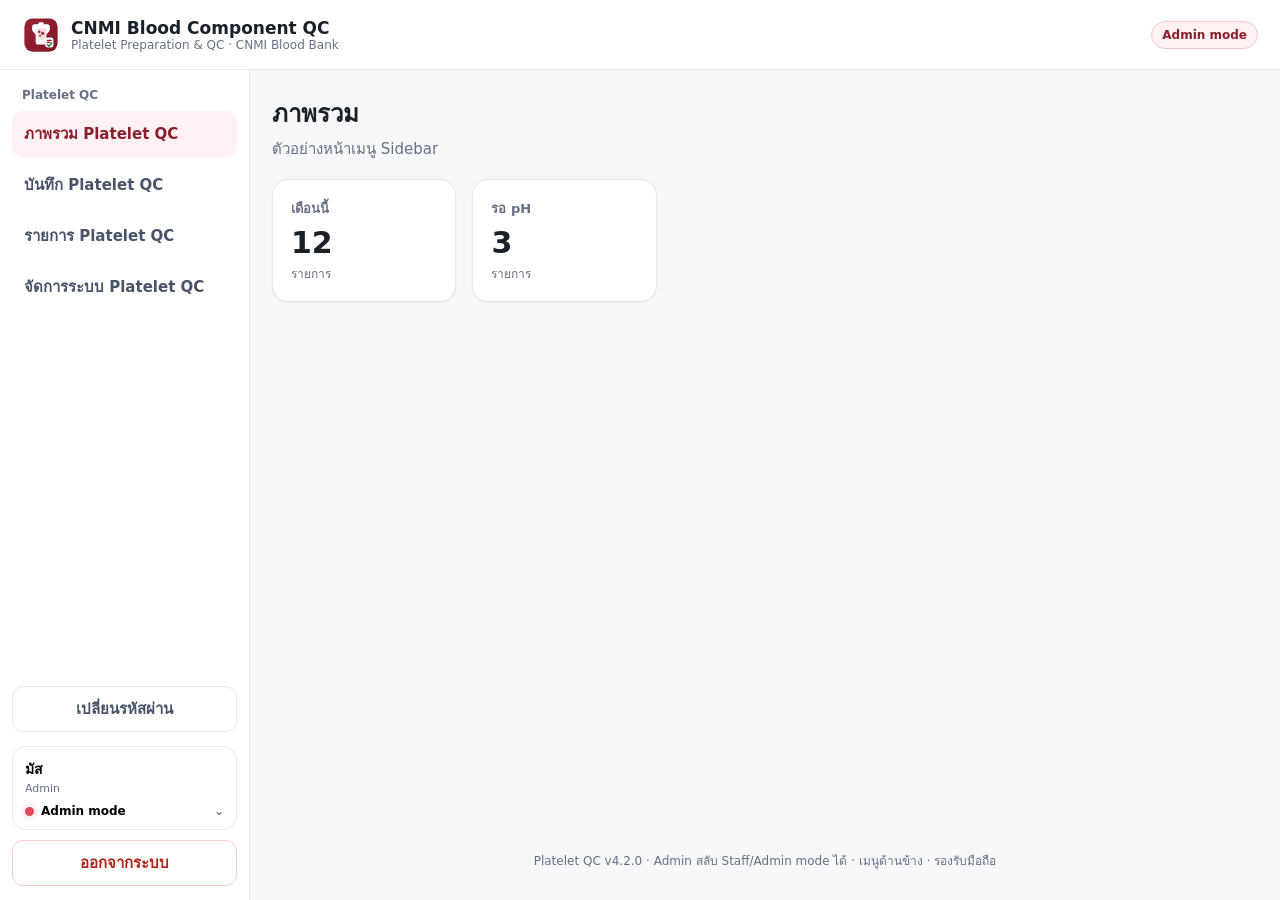
==== preview.html @ c8901cd9 "Add files via upload" ====
<!doctype html>
<html lang="th">
<head>
  <meta charset="utf-8" />
  <meta name="viewport" content="width=device-width,initial-scale=1,viewport-fit=cover" />
  <meta name="theme-color" content="#8b1e2d" />
  <meta name="mobile-web-app-capable" content="yes" />
  <meta name="apple-mobile-web-app-capable" content="yes" />
  <meta name="apple-mobile-web-app-status-bar-style" content="default" />
  <meta name="format-detection" content="telephone=no" />
  <meta name="robots" content="noindex,nofollow" />
  <title>Platelet Preparation & QC | CNMI Blood Component QC</title>
  <link rel="icon" href="assets/platelet.svg" />
  <link rel="stylesheet" href="styles.css" />
</head>
<body>
  <div id="toast" class="toast" aria-live="polite"></div>

  <section id="setupScreen" class="center-screen hidden">
    <div class="auth-card wide-card">
      <img src="assets/platelet.svg" class="app-logo" alt="" />
      <h1>ยังไม่ได้เชื่อม Supabase</h1>
      <p class="muted">เปิดไฟล์ <code>config.js</code> แล้วใส่ Supabase Project URL และ Publishable key ก่อนใช้งาน</p>
      <div class="notice warning">
        <strong>ห้ามใส่ Service Role key ในเว็บไซต์</strong><br>
        หน้าเว็บใช้ Publishable key หรือ legacy anon key เท่านั้น
      </div>
      <ol class="setup-mini">
        <li>สร้าง Supabase Project</li>
        <li>รัน <code>supabase/schema.sql</code></li>
        <li>สร้าง Storage bucket ชื่อ <code>platelet-evidence</code> แบบ Private</li>
        <li>ตั้ง Password Auth และปิดการสมัครเอง</li>
        <li>แก้ <code>config.js</code></li>
        <li>อัปโหลดไฟล์ขึ้น GitHub Pages</li>
      </ol>
      <p class="muted small">ดูคู่มือละเอียดที่ <code>INSTALL_STEP_BY_STEP_TH.md</code></p>
    </div>
  </section>

  <section id="loginScreen" class="center-screen hidden">
    <div class="auth-card">
      <img src="assets/platelet.svg" class="app-logo" alt="" />
      <h1>Platelet Preparation & QC</h1>
      <p class="muted">ระบบบันทึก คำนวณ และเก็บหลักฐานการเตรียมเกล็ดเลือด ใช้ Mahidol ID และรหัสผ่านที่ Admin กำหนดให้</p>
      <form id="loginForm" class="stack">
        <label for="loginEmail">Mahidol ID / Email</label>
        <div class="email-field">
          <input id="loginEmail" autocomplete="username" placeholder="เช่น parichat.i" required />
          <span>@mahidol.ac.th</span>
        </div>
        <label for="loginPassword">รหัสผ่าน</label>
        <input id="loginPassword" type="password" autocomplete="current-password" minlength="8" placeholder="อย่างน้อย 8 ตัวอักษร" required />
        <button class="btn primary" type="submit">เข้าสู่ระบบ</button>
        <button class="btn ghost" type="button" id="forgotPasswordBtn">ลืมรหัสผ่าน</button>
      </form>
      <p id="loginMessage" class="muted small"></p>
      <div class="notice info small"><strong>ครั้งแรก:</strong> ใช้รหัสผ่านตั้งต้นที่ Admin ให้ แล้วระบบจะบังคับให้เปลี่ยนรหัสผ่านใหม่ก่อนเข้าใช้งาน</div>
    </div>
  </section>

  <section id="forcePasswordScreen" class="center-screen hidden">
    <div class="auth-card">
      <img src="assets/platelet.svg" class="app-logo" alt="" />
      <h1 id="forcePasswordTitle">ตั้งรหัสผ่านใหม่</h1>
      <p class="muted" id="forcePasswordText">เพื่อความปลอดภัย กรุณาเปลี่ยนรหัสผ่านตั้งต้นก่อนเข้าใช้งาน</p>
      <form id="forcePasswordForm" class="stack">
        <label for="forceNewPassword">รหัสผ่านใหม่</label>
        <input id="forceNewPassword" type="password" autocomplete="new-password" minlength="8" placeholder="อย่างน้อย 8 ตัวอักษร" required />
        <label for="forceConfirmPassword">ยืนยันรหัสผ่านใหม่</label>
        <input id="forceConfirmPassword" type="password" autocomplete="new-password" minlength="8" placeholder="พิมพ์ซ้ำอีกครั้ง" required />
        <button class="btn primary" type="submit">บันทึกรหัสผ่านใหม่</button>
        <button class="btn ghost" type="button" id="forceLogoutBtn">ออกจากระบบ</button>
      </form>
      <p id="forcePasswordMessage" class="muted small"></p>
    </div>
  </section>

  <div id="appShell">
    <header class="topbar">
      <button id="mobileMenuBtn" class="mobile-menu-btn" type="button" aria-label="เปิดเมนู">☰</button>
      <div class="brand">
        <img src="assets/platelet.svg" alt="" />
        <div><strong>CNMI Blood Component QC</strong><span>Platelet Preparation & QC · CNMI Blood Bank</span></div>
      </div>
      <div class="topbar-mode"><span id="currentModeBadge" class="mode-badge admin">Admin mode</span></div>
    </header>

    <div class="app-layout">
      <aside id="sideNav" class="sidebar" aria-label="เมนูหลัก">
        <div class="sidebar-title">Platelet QC</div>
        <nav class="tabs side-tabs" id="mainTabs">
          <button data-view="dashboard" class="active">ภาพรวม Platelet QC</button>
          <button data-view="record">บันทึก Platelet QC</button>
          <button data-view="records">รายการ Platelet QC</button>
          <button data-view="settings" id="settingsTab">จัดการระบบ Platelet QC</button>
        </nav>

        <div class="sidebar-spacer"></div>

        <button id="changePasswordBtn" class="sidebar-action" type="button">เปลี่ยนรหัสผ่าน</button>

        <div id="adminModePanel" class="admin-mode-panel">
          <div id="modeMenu" class="mode-menu hidden">
            <button type="button" data-ui-mode="staff"><strong>โหมดผู้ใช้งานทั่วไป</strong><span>ซ่อนเมนูและสิทธิ์จัดการของ Admin</span></button>
            <button type="button" data-ui-mode="admin"><strong>โหมดผู้ดูแลระบบ</strong><span>เปิดเมนูตั้งค่า ตรวจทวน และปลดล็อก</span></button>
          </div>
          <button id="modeMenuBtn" class="user-mode-card" type="button" aria-expanded="false">
            <div class="user-mode-name"><strong id="headerUser">มัส</strong><span id="headerRole">Admin</span></div>
            <div class="user-mode-current"><span id="modeDot" class="mode-dot admin"></span><span id="modeButtonLabel">Admin mode</span><span class="mode-chevron">⌄</span></div>
          </button>
        </div>

        <div id="regularUserCard" class="regular-user-card hidden">
          <strong id="regularUserName">-</strong>
          <span id="regularUserRole">-</span>
        </div>

        <button id="logoutBtn" class="sidebar-logout" type="button">ออกจากระบบ</button>
      </aside>
      <button id="sidebarBackdrop" class="sidebar-backdrop hidden" type="button" aria-label="ปิดเมนู"></button>

      <div class="content-shell">
        <main class="container">
          <section id="view-dashboard" class="view"><div class="page-head"><div><h1>ภาพรวม</h1><p class="muted">ตัวอย่างหน้าเมนู Sidebar</p></div></div><div class="grid cards"><div class="card metric"><div class="label">เดือนนี้</div><div class="value">12</div><div class="sub">รายการ</div></div><div class="card metric"><div class="label">รอ pH</div><div class="value">3</div><div class="sub">รายการ</div></div></div></section>
          <section id="view-record" class="view hidden"></section>
          <section id="view-records" class="view hidden"></section>
          <section id="view-settings" class="view hidden"></section>
        </main>
        <footer class="footer">Platelet QC v4.2.0 · Admin สลับ Staff/Admin mode ได้ · เมนูด้านข้าง · รองรับมือถือ</footer>
      </div>
    </div>
  </div>

  <dialog id="detailDialog" class="dialog">
    <div class="dialog-head">
      <div><h2 id="detailTitle">รายละเอียด</h2><p id="detailSubtitle" class="muted"></p></div>
      <button class="icon-btn" id="closeDetailBtn" aria-label="ปิด">×</button>
    </div>
    <div id="detailBody"></div>
  </dialog>

  <dialog id="passwordDialog" class="dialog password-dialog">
    <div class="dialog-head">
      <div><h2>เปลี่ยนรหัสผ่าน</h2><p class="muted">อย่างน้อย 8 ตัวอักษร</p></div>
      <button class="icon-btn" id="closePasswordDialogBtn" aria-label="ปิด">×</button>
    </div>
    <form id="passwordDialogForm" class="password-dialog-body">
      <div class="field"><label for="currentPassword">รหัสผ่านปัจจุบัน</label><input id="currentPassword" type="password" autocomplete="current-password" minlength="8" required></div>
      <div class="field"><label for="newPassword">รหัสผ่านใหม่</label><input id="newPassword" type="password" autocomplete="new-password" minlength="8" required></div>
      <div class="field"><label for="confirmPassword">ยืนยันรหัสผ่านใหม่</label><input id="confirmPassword" type="password" autocomplete="new-password" minlength="8" required></div>
      <p id="passwordDialogMessage" class="muted small"></p>
      <div class="actions"><button class="btn" type="button" id="cancelPasswordBtn">ยกเลิก</button><button class="btn primary" type="submit">เปลี่ยนรหัสผ่าน</button></div>
    </form>
  </dialog>

  
</body>
</html>
---- styles.css ----
:root{
  --bg:#f6f7f9;--surface:#fff;--text:#18202a;--muted:#667085;--line:#e4e7ec;
  --primary:#8b1e2d;--primary2:#a6293a;--primary-soft:#fff1f3;--good:#177245;--good-soft:#ecfdf3;
  --warn:#a15c00;--warn-soft:#fff7e6;--bad:#b42318;--bad-soft:#fef3f2;--info:#175cd3;--info-soft:#eff8ff;
  --shadow:0 8px 28px rgba(16,24,40,.08);--radius:16px;
  font-family:system-ui,-apple-system,"Segoe UI",Tahoma,"Noto Sans Thai",sans-serif;
}
*{box-sizing:border-box}html{background:var(--bg)}body{margin:0;background:var(--bg);color:var(--text);font-size:15px}
button,input,select,textarea{font:inherit}.hidden{display:none!important}.muted{color:var(--muted)}.small{font-size:13px}.nowrap{white-space:nowrap}
.center-screen{min-height:100vh;display:grid;place-items:center;padding:24px;background:linear-gradient(150deg,#fff 0,#fdf2f4 55%,#f6f7f9 100%)}
.auth-card{width:min(460px,100%);background:var(--surface);border:1px solid var(--line);box-shadow:var(--shadow);border-radius:24px;padding:30px}.wide-card{width:min(680px,100%)}
.auth-card h1{margin:10px 0 6px;font-size:26px}.app-logo{width:58px;height:58px}.stack{display:grid;gap:10px;margin-top:22px}
.email-field{display:flex;border:1px solid #d0d5dd;border-radius:12px;overflow:hidden;background:#fff}.email-field:focus-within{outline:3px solid rgba(139,30,45,.12);border-color:var(--primary)}
.email-field input{min-width:0;flex:1;border:0;padding:12px 14px;outline:0}.email-field span{display:flex;align-items:center;padding:0 13px;background:#f9fafb;border-left:1px solid var(--line);color:var(--muted)}
.setup-mini{line-height:1.8;padding-left:24px}.notice{padding:13px 15px;border-radius:12px;margin:16px 0}.notice.warning{background:var(--warn-soft);border:1px solid #fedf89;color:#7a2e0e}.notice.info{background:var(--info-soft);border:1px solid #b2ddff}.notice.good{background:var(--good-soft);border:1px solid #abefc6}.notice.bad{background:var(--bad-soft);border:1px solid #fecdca}
.topbar{position:sticky;top:0;z-index:30;height:70px;padding:0 max(18px,calc((100vw - 1260px)/2));display:flex;justify-content:space-between;align-items:center;background:rgba(255,255,255,.96);backdrop-filter:blur(9px);border-bottom:1px solid var(--line)}
.brand{display:flex;align-items:center;gap:11px}.brand img{width:38px;height:38px}.brand strong,.brand span,.userbox strong,.userbox span{display:block}.brand strong{font-size:17px}.brand span,.userbox span{font-size:12px;color:var(--muted)}
.userbox{display:flex;align-items:center;gap:12px;text-align:right}.tabs{position:sticky;top:70px;z-index:25;display:flex;gap:4px;overflow-x:auto;background:#fff;border-bottom:1px solid var(--line);padding:0 max(18px,calc((100vw - 1260px)/2))}
.tabs button{appearance:none;border:0;background:transparent;padding:13px 17px;color:var(--muted);font-weight:700;white-space:nowrap;border-bottom:3px solid transparent;cursor:pointer}.tabs button.active{color:var(--primary);border-color:var(--primary)}
.container{max-width:1260px;margin:0 auto;padding:24px 18px 60px}.footer{text-align:center;color:var(--muted);font-size:12px;padding:14px 18px 30px}
.page-head{display:flex;justify-content:space-between;align-items:flex-start;gap:16px;margin-bottom:18px}.page-head h1{font-size:24px;margin:0 0 4px}.page-head p{margin:0}.actions{display:flex;gap:8px;flex-wrap:wrap;justify-content:flex-end}
.btn{appearance:none;border:1px solid #d0d5dd;background:#fff;color:#344054;border-radius:10px;padding:10px 14px;font-weight:700;cursor:pointer;transition:.15s}.btn:hover{filter:brightness(.98);transform:translateY(-1px)}.btn:disabled{opacity:.5;cursor:not-allowed;transform:none}.btn.primary{border-color:var(--primary);background:var(--primary);color:#fff}.btn.danger{border-color:#fda29b;background:#fff;color:var(--bad)}.btn.good{border-color:#75e0a7;background:#fff;color:var(--good)}.btn.ghost{background:transparent}.small-btn{padding:7px 10px;font-size:13px}
.grid{display:grid;gap:16px}.cards{grid-template-columns:repeat(5,minmax(0,1fr));margin-bottom:18px}.card{background:var(--surface);border:1px solid var(--line);border-radius:var(--radius);box-shadow:0 1px 2px rgba(16,24,40,.04);padding:18px}.metric .label{font-size:13px;color:var(--muted);font-weight:700}.metric .value{font-size:30px;font-weight:800;margin-top:6px}.metric .sub{font-size:12px;color:var(--muted);margin-top:4px}
.panel{background:var(--surface);border:1px solid var(--line);border-radius:var(--radius);padding:18px;margin-bottom:16px}.panel h2{font-size:18px;margin:0 0 14px}.panel h3{font-size:15px;margin:0 0 10px}.section-note{margin:-7px 0 14px;color:var(--muted);font-size:13px}
.form-grid{display:grid;grid-template-columns:repeat(4,minmax(0,1fr));gap:14px}.field{display:grid;gap:6px}.field.span2{grid-column:span 2}.field.span4{grid-column:span 4}.field label{font-size:13px;font-weight:700;color:#344054}.field .hint{font-size:12px;color:var(--muted)}
input,select,textarea{width:100%;border:1px solid #d0d5dd;border-radius:10px;background:#fff;padding:10px 11px;outline:0;color:var(--text)}input:focus,select:focus,textarea:focus{border-color:var(--primary);box-shadow:0 0 0 3px rgba(139,30,45,.1)}input[readonly]{background:#f9fafb;color:#475467}textarea{min-height:90px;resize:vertical}
.calc-grid{display:grid;grid-template-columns:repeat(4,minmax(0,1fr));gap:10px}.calc-box{background:#f9fafb;border:1px solid var(--line);border-radius:12px;padding:13px}.calc-box span{display:block;font-size:12px;color:var(--muted);font-weight:700}.calc-box strong{font-size:19px;display:block;margin-top:4px}.calc-box small{color:var(--muted)}
.pool-table,.data-table{width:100%;border-collapse:collapse}.pool-table th,.pool-table td,.data-table th,.data-table td{border-bottom:1px solid var(--line);padding:10px;text-align:left;vertical-align:middle}.pool-table th,.data-table th{font-size:12px;color:var(--muted);background:#f9fafb;position:sticky;top:0}.pool-table td input{min-width:120px}.table-wrap{overflow:auto;border:1px solid var(--line);border-radius:12px}.data-table tr:hover td{background:#fcfcfd}.link-btn{border:0;background:transparent;padding:0;color:var(--primary);font-weight:800;cursor:pointer;text-align:left}
.badge{display:inline-flex;align-items:center;gap:5px;border-radius:999px;padding:4px 8px;font-size:12px;font-weight:800;white-space:nowrap}.badge.draft{background:#f2f4f7;color:#475467}.badge.submitted{background:var(--info-soft);color:var(--info)}.badge.locked{background:var(--good-soft);color:var(--good)}.badge.review{background:var(--warn-soft);color:var(--warn)}.badge.pass{background:var(--good-soft);color:var(--good)}.badge.incomplete{background:#f2f4f7;color:#667085}.badge.late{background:var(--bad-soft);color:var(--bad)}
.evidence-grid{display:grid;grid-template-columns:repeat(3,minmax(0,1fr));gap:12px}.evidence-box{border:1px dashed #d0d5dd;border-radius:12px;padding:14px}.evidence-box h3{margin:0 0 4px}.evidence-list{display:grid;gap:7px;margin-top:10px}.evidence-item{display:flex;justify-content:space-between;align-items:center;gap:8px;padding:8px 9px;background:#f9fafb;border-radius:9px}.evidence-item .name{overflow:hidden;text-overflow:ellipsis;white-space:nowrap;font-size:12px}.evidence-item .e-actions{display:flex;gap:5px;flex:none}
.filters{display:grid;grid-template-columns:2fr repeat(3,1fr) auto;gap:10px;margin-bottom:12px}.empty{padding:30px;text-align:center;color:var(--muted)}
.dialog{width:min(980px,calc(100% - 30px));max-height:90vh;border:0;border-radius:18px;padding:0;box-shadow:0 20px 70px rgba(16,24,40,.28)}.dialog::backdrop{background:rgba(16,24,40,.45)}.dialog-head{position:sticky;top:0;z-index:2;display:flex;justify-content:space-between;gap:12px;align-items:flex-start;padding:18px 20px;background:#fff;border-bottom:1px solid var(--line)}.dialog-head h2{margin:0 0 3px}.dialog-head p{margin:0}.dialog #detailBody{padding:18px 20px 28px}.icon-btn{border:0;background:#f2f4f7;width:36px;height:36px;border-radius:50%;font-size:22px;cursor:pointer}
.detail-grid{display:grid;grid-template-columns:repeat(3,minmax(0,1fr));gap:10px}.detail-cell{padding:10px;background:#f9fafb;border-radius:10px}.detail-cell span{display:block;color:var(--muted);font-size:12px}.detail-cell strong{display:block;margin-top:3px}.timeline{display:grid;gap:10px}.timeline-item{border-left:3px solid #d0d5dd;padding:5px 0 5px 12px}.timeline-item strong{display:block}.timeline-item small{color:var(--muted)}.diff{font-size:12px;background:#f9fafb;border-radius:8px;padding:8px;margin-top:5px;white-space:pre-wrap;word-break:break-word}
.toast{position:fixed;right:20px;bottom:20px;z-index:1000;max-width:min(440px,calc(100vw - 40px));padding:12px 15px;border-radius:12px;background:#101828;color:#fff;box-shadow:var(--shadow);opacity:0;pointer-events:none;transform:translateY(8px);transition:.2s}.toast.show{opacity:1;transform:none}.toast.error{background:#7a271a}.toast.good{background:#14532d}
.role-select{min-width:110px}.switch-row{display:flex;align-items:center;gap:8px}.status-line{display:flex;gap:8px;align-items:center;flex-wrap:wrap}.divider{height:1px;background:var(--line);margin:16px 0}.danger-zone{border-color:#fecdca;background:#fffafa}.sticky-actions{position:sticky;bottom:10px;z-index:10;background:rgba(255,255,255,.96);backdrop-filter:blur(8px);border:1px solid var(--line);box-shadow:var(--shadow);padding:10px;border-radius:14px;display:flex;justify-content:space-between;gap:10px;align-items:center;margin-top:16px}.sticky-actions .left,.sticky-actions .right{display:flex;gap:8px;flex-wrap:wrap}.required::after{content:" *";color:var(--bad)}
@media(max-width:1000px){.cards{grid-template-columns:repeat(3,1fr)}.form-grid{grid-template-columns:repeat(2,1fr)}.field.span4{grid-column:span 2}.calc-grid{grid-template-columns:repeat(2,1fr)}.filters{grid-template-columns:1fr 1fr 1fr}.filters input:first-child{grid-column:span 2}.evidence-grid{grid-template-columns:1fr}.detail-grid{grid-template-columns:repeat(2,1fr)}}
@media(max-width:650px){body{font-size:14px}.topbar{height:auto;padding:10px 13px}.brand span{display:none}.brand strong{font-size:14px}.brand img{width:32px;height:32px}.userbox>div{display:none}.tabs{top:53px;padding:0 8px}.tabs button{padding:11px 12px}.container{padding:16px 10px 50px}.page-head{display:block}.page-head .actions{justify-content:flex-start;margin-top:10px}.cards{grid-template-columns:repeat(2,1fr);gap:10px}.card{padding:13px}.metric .value{font-size:25px}.form-grid{grid-template-columns:1fr}.field.span2,.field.span4{grid-column:span 1}.calc-grid{grid-template-columns:1fr 1fr}.filters{grid-template-columns:1fr 1fr}.filters input:first-child{grid-column:span 2}.detail-grid{grid-template-columns:1fr}.dialog{width:calc(100% - 12px);max-height:94vh}.sticky-actions{align-items:stretch;flex-direction:column}.sticky-actions .left,.sticky-actions .right{display:grid;grid-template-columns:1fr 1fr}.pool-table th,.pool-table td{padding:7px}.auth-card{padding:22px}.email-field span{padding:0 8px;font-size:12px}}
.password-dialog{width:min(520px,calc(100% - 30px))}.password-dialog-body{display:grid;gap:14px;padding:20px}.password-dialog-body .actions{margin-top:4px}.password-state{font-size:12px;font-weight:800;white-space:nowrap}.password-state.pending{color:var(--warn)}.password-state.ok{color:var(--good)}

.progress-note{font-size:12px;color:var(--muted);margin-top:6px}

/* v4.1 mobile-first usability */
.hidden-file-input{display:none!important}
.evidence-pick-actions{display:flex;gap:8px;margin-top:10px;flex-wrap:wrap}
@media(max-width:650px){
  :root{--mobile-nav-h:64px}
  body{padding-bottom:calc(var(--mobile-nav-h) + env(safe-area-inset-bottom));-webkit-tap-highlight-color:transparent}
  button,input,select,textarea{font-size:16px}
  input,select,textarea{min-height:48px;border-radius:12px;padding:11px 12px}
  textarea{min-height:110px}
  .topbar{position:sticky;top:0;height:58px;padding:8px 10px;gap:8px}
  .brand{min-width:0;gap:8px}.brand img{width:38px;height:38px;flex:none}.brand>div{min-width:0}.brand strong{font-size:14px;white-space:nowrap;overflow:hidden;text-overflow:ellipsis;max-width:47vw}.brand span{display:block;font-size:10px;white-space:nowrap;overflow:hidden;text-overflow:ellipsis;max-width:47vw}
  .userbox{gap:5px}.userbox>div{display:none}.userbox .btn{min-height:40px;padding:7px 9px;font-size:12px;border-radius:10px}.userbox #changePasswordBtn{display:none}
  .tabs{position:fixed;left:0;right:0;bottom:0;top:auto;z-index:80;height:calc(var(--mobile-nav-h) + env(safe-area-inset-bottom));padding:0 4px env(safe-area-inset-bottom);display:grid;grid-template-columns:repeat(4,1fr);gap:0;border-top:1px solid var(--line);border-bottom:0;box-shadow:0 -5px 18px rgba(16,24,40,.08);overflow:visible}
  .tabs button{min-width:0;padding:8px 2px 6px;font-size:12px;line-height:1.2;border-bottom:0;border-top:3px solid transparent;white-space:normal;text-align:center}.tabs button.active{border-top-color:var(--primary);border-bottom:0;background:var(--primary-soft)}.tabs button.hidden{display:none!important}
  .tabs:has(#settingsTab.hidden){grid-template-columns:repeat(3,1fr)}
  .container{padding:16px 10px calc(110px + env(safe-area-inset-bottom))}
  .footer{display:none}
  .page-head{margin-bottom:12px}.page-head h1{font-size:22px}.page-head p{font-size:13px;line-height:1.45}
  .page-head>.actions{display:grid;grid-template-columns:1fr;width:100%}.page-head>.actions .btn{width:100%;min-height:46px}
  .cards{grid-template-columns:repeat(2,minmax(0,1fr));gap:9px}.card{padding:13px 12px;border-radius:14px}.metric .label{font-size:12px}.metric .value{font-size:26px}.metric .sub{font-size:11px}
  .panel{padding:14px 12px;border-radius:14px;margin-bottom:12px}.panel h2{font-size:17px;margin-bottom:12px}.section-note{font-size:12px;line-height:1.5}
  .form-grid{grid-template-columns:1fr;gap:12px}.field.span2,.field.span4{grid-column:auto}.field label{font-size:13px}.field .hint{font-size:11px;line-height:1.4}
  .calc-grid{grid-template-columns:repeat(2,minmax(0,1fr));gap:8px}.calc-box{padding:11px 10px}.calc-box strong{font-size:18px}.calc-box small{font-size:10px}
  .evidence-grid{grid-template-columns:1fr}.evidence-box{padding:13px}.evidence-pick-actions{display:grid;grid-template-columns:1fr 1fr}.evidence-pick-actions .btn{min-height:46px}
  .evidence-item{align-items:flex-start}.evidence-item .name{white-space:normal;word-break:break-word;line-height:1.35}.evidence-item .e-actions{flex:none}
  .sticky-actions{position:sticky;bottom:calc(var(--mobile-nav-h) + 8px + env(safe-area-inset-bottom));padding:8px;flex-direction:column;gap:7px;border-radius:14px}.sticky-actions .left,.sticky-actions .right{display:grid;grid-template-columns:1fr;width:100%;gap:7px}.sticky-actions .btn{width:100%;min-height:48px}
  .table-wrap{border-radius:10px;overscroll-behavior-x:contain;-webkit-overflow-scrolling:touch}.data-table{min-width:760px}.pool-table{min-width:520px}.pool-table th,.pool-table td,.data-table th,.data-table td{padding:9px 8px;font-size:12px}.pool-table td input{min-width:130px}
  .filters{grid-template-columns:1fr;gap:8px}.filters input:first-child{grid-column:auto}.filters .btn{min-height:46px}
  .dialog{width:100vw;max-width:none;height:100dvh;max-height:100dvh;margin:0;border-radius:0}.dialog-head{padding:14px 12px}.dialog #detailBody{padding:14px 12px calc(90px + env(safe-area-inset-bottom))}.detail-grid{grid-template-columns:1fr 1fr;gap:8px}.detail-cell{padding:9px}.detail-cell span{font-size:11px}.detail-cell strong{font-size:13px;word-break:break-word}.icon-btn{width:40px;height:40px}
  .auth-card{width:100%;max-width:100%;padding:22px 18px;border-radius:20px}.center-screen{padding:12px}.auth-card h1{font-size:24px}.app-logo{width:64px;height:64px}.email-field input{min-height:48px}.email-field span{font-size:13px}
  .notice{padding:11px 12px;font-size:13px;line-height:1.5;margin:12px 0}
  .toast{left:10px;right:10px;bottom:calc(var(--mobile-nav-h) + 12px + env(safe-area-inset-bottom));max-width:none;text-align:center}
}
@media(max-width:390px){
  .cards{grid-template-columns:1fr 1fr}.metric .value{font-size:24px}.calc-grid{grid-template-columns:1fr}.detail-grid{grid-template-columns:1fr}.brand strong,.brand span{max-width:40vw}.tabs button{font-size:11px}
}


/* v4.2 sidebar + Admin/Staff mode */
:root{--sidebar-w:250px;--topbar-h:70px}
#appShell{min-height:100vh}
.topbar{height:var(--topbar-h);padding:0 22px;justify-content:flex-start;gap:12px}
.topbar .brand{min-width:0}.topbar-mode{margin-left:auto}.mode-badge{display:inline-flex;align-items:center;border-radius:999px;padding:6px 10px;background:#eef8f1;color:#177245;font-size:12px;font-weight:800;border:1px solid #ccebd8}.mode-badge.admin{background:#fff0f2;color:var(--primary);border-color:#f3c5cc}
.mobile-menu-btn{display:none;border:1px solid var(--line);background:#fff;border-radius:11px;width:42px;height:42px;font-size:20px;cursor:pointer;flex:none}
.app-layout{display:flex;min-height:calc(100vh - var(--topbar-h))}
.sidebar{width:var(--sidebar-w);flex:none;position:sticky;top:var(--topbar-h);height:calc(100vh - var(--topbar-h));background:#fff;border-right:1px solid var(--line);padding:16px 12px 14px;display:flex;flex-direction:column;z-index:35;overflow-y:auto}
.sidebar-title{font-size:12px;font-weight:800;color:var(--muted);padding:2px 10px 9px}
.sidebar .tabs{position:static;display:grid;gap:5px;padding:0;background:transparent;border:0;overflow:visible}
.sidebar .tabs button{display:block;width:100%;text-align:left;border:0;border-radius:11px;padding:11px 12px;color:#475467;font-weight:750;background:transparent;cursor:pointer}
.sidebar .tabs button:hover{background:#f8f9fb}.sidebar .tabs button.active{background:var(--primary-soft);color:var(--primary);border:0}
.sidebar-spacer{flex:1;min-height:18px}
.sidebar-action,.sidebar-logout{width:100%;border-radius:11px;padding:10px 12px;background:#fff;font-weight:750;cursor:pointer}
.sidebar-action{border:1px solid var(--line);color:#475467;margin-bottom:10px}.sidebar-logout{border:1px solid #fecdca;color:var(--bad);margin-top:10px}
.admin-mode-panel{position:relative;margin-top:4px}.user-mode-card,.regular-user-card{width:100%;border:1px solid var(--line);border-radius:14px;background:#fff;padding:11px 12px;text-align:left}
.user-mode-card{cursor:pointer}.user-mode-name strong,.regular-user-card strong{display:block;font-size:14px}.user-mode-name span,.regular-user-card span{display:block;color:var(--muted);font-size:11px;margin-top:2px}.user-mode-current{display:flex;align-items:center;gap:7px;margin-top:9px;font-size:12px;font-weight:800}.mode-dot{width:9px;height:9px;border-radius:50%;background:#35b56f;box-shadow:0 0 0 4px #ebf9f1}.mode-dot.admin{background:#e3485b;box-shadow:0 0 0 4px #fff0f2}.mode-chevron{margin-left:auto;color:var(--muted)}
.mode-menu{position:absolute;left:0;right:0;bottom:calc(100% + 8px);background:#fff;border:1px solid var(--line);border-radius:14px;padding:7px;box-shadow:0 14px 40px rgba(16,24,40,.18);z-index:70}.mode-menu button{width:100%;text-align:left;border:0;background:#fff;padding:10px;border-radius:10px;cursor:pointer}.mode-menu button:hover{background:#f8f9fb}.mode-menu strong{display:block;font-size:12px}.mode-menu span{display:block;font-size:10px;color:var(--muted);margin-top:2px;line-height:1.35}
.regular-user-card{margin-top:4px}
.content-shell{flex:1;min-width:0;display:flex;flex-direction:column}.content-shell .container{width:100%;max-width:none;margin:0;padding:24px 22px 60px}.content-shell .footer{margin-top:auto}
.sidebar-backdrop{display:none}

@media(max-width:900px){
  :root{--topbar-h:60px}
  body{padding-bottom:0}
  .topbar{height:var(--topbar-h);padding:8px 10px}.mobile-menu-btn{display:inline-grid;place-items:center}.topbar .brand img{width:36px;height:36px}.topbar .brand strong{font-size:14px}.topbar .brand span{font-size:10px;display:block}.topbar-mode{margin-left:auto}.mode-badge{padding:5px 8px;font-size:11px}
  .app-layout{min-height:calc(100vh - var(--topbar-h))}
  .sidebar{position:fixed;left:0;top:var(--topbar-h);bottom:0;height:auto;width:min(290px,86vw);transform:translateX(-105%);transition:transform .2s ease;box-shadow:12px 0 36px rgba(16,24,40,.16);z-index:95}
  .sidebar.open{transform:translateX(0)}
  .sidebar-backdrop{display:block;position:fixed;left:0;right:0;top:var(--topbar-h);bottom:0;border:0;background:rgba(16,24,40,.36);z-index:90}.sidebar-backdrop.hidden{display:none!important}
  .sidebar .tabs{position:static;height:auto;display:grid;grid-template-columns:1fr;padding:0;box-shadow:none;border:0}
  .sidebar .tabs button{font-size:14px;padding:12px}.sidebar .tabs button.active{border:0;background:var(--primary-soft)}
  .content-shell .container{padding:16px 10px 90px}.content-shell .footer{display:none}
  .sticky-actions{bottom:10px}
  .toast{bottom:14px}
}
@media(max-width:520px){
  .topbar .brand strong{max-width:48vw;white-space:nowrap;overflow:hidden;text-overflow:ellipsis}.topbar .brand span{max-width:48vw;white-space:nowrap;overflow:hidden;text-overflow:ellipsis}.topbar-mode{display:none}
}

/* v4.3 PWA install */
.install-app-btn{border-color:#b7dfca!important;background:#f0fbf5!important;color:#12643d!important;position:relative}
.install-app-btn::before{content:"↓";display:inline-grid;place-items:center;width:20px;height:20px;margin-right:7px;border-radius:6px;background:#d9f4e5;font-weight:900}
.install-dialog{width:min(560px,calc(100% - 24px))}
.install-dialog-body{padding:18px 20px 22px}
.install-guide{display:grid;gap:12px}
.install-step{display:grid;grid-template-columns:38px 1fr;gap:12px;align-items:start;padding:12px;border:1px solid var(--line);border-radius:13px;background:#fff}
.install-step>span{width:34px;height:34px;border-radius:50%;display:grid;place-items:center;background:var(--primary-soft);color:var(--primary);font-weight:900}
.install-step strong{display:block;margin-top:2px}.install-step p{margin:4px 0 0;color:var(--muted);line-height:1.5;font-size:13px}
@media(max-width:760px){.install-app-btn{display:block!important}.install-dialog{width:calc(100% - 16px);max-height:92vh}.install-dialog-body{padding:14px}.install-step{grid-template-columns:34px 1fr;padding:11px}.install-step>span{width:30px;height:30px}.install-dialog .actions .btn{min-height:48px;width:100%}}

/* v4.5 Admin user management + audit log */
.user-create-grid{display:grid;grid-template-columns:1.1fr 1.2fr 1.1fr .7fr;gap:12px;align-items:end}.user-create-password{grid-column:span 2}.user-create-action{align-self:end}.users-table input,.users-table select{min-width:130px}.users-table .u-position{min-width:170px}.toggle-cell{display:flex;align-items:center;gap:7px;white-space:nowrap}.toggle-cell input{width:auto}.row-actions{display:flex;gap:6px;flex-wrap:wrap;min-width:230px}.audit-filters{display:grid;grid-template-columns:1.2fr 2fr 1fr auto;gap:10px;margin-bottom:12px}.audit-table td{vertical-align:top}.audit-details{margin-top:6px}.audit-details summary{cursor:pointer;color:var(--primary);font-size:12px;font-weight:700}.audit-details pre{max-width:720px;max-height:260px;overflow:auto;white-space:pre-wrap;word-break:break-word;background:#f9fafb;border:1px solid var(--line);border-radius:8px;padding:9px;font-size:11px;color:#475467}
@media(max-width:1100px){.user-create-grid{grid-template-columns:repeat(2,minmax(0,1fr))}.user-create-password{grid-column:span 1}.audit-filters{grid-template-columns:1fr 1fr}.audit-filters button{width:100%}}
@media(max-width:760px){.user-create-grid{grid-template-columns:1fr}.user-create-password{grid-column:span 1}.users-table{min-width:1050px}.audit-filters{grid-template-columns:1fr}.audit-table{min-width:780px}.row-actions{min-width:210px}.audit-details pre{max-width:520px}}

.sidebar-section-label{margin:16px 10px 6px;color:var(--muted);font-size:12px;font-weight:800;text-transform:uppercase;letter-spacing:.04em}
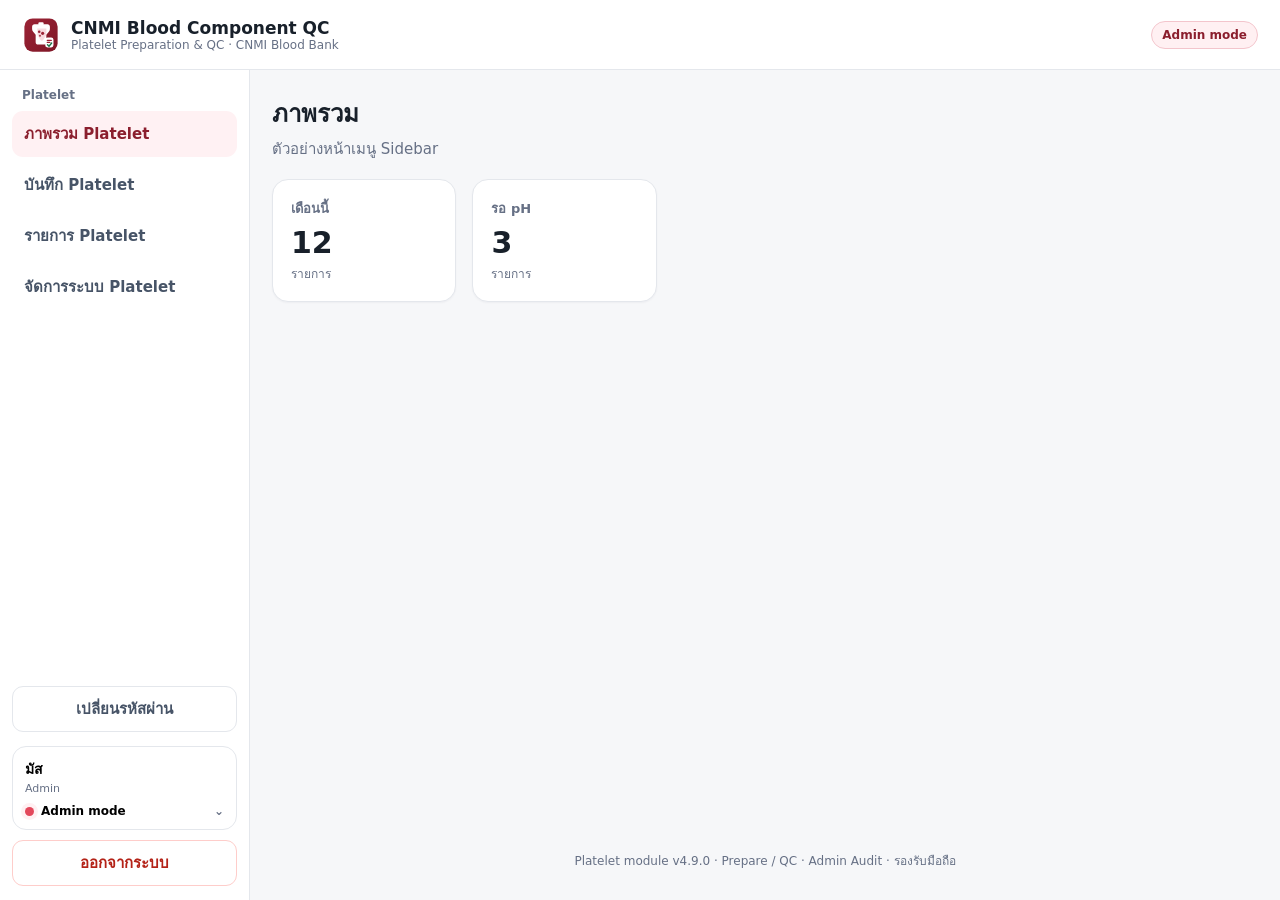
==== commit 982f3c5f: "Add files via upload" ====
--- a/preview.html
+++ b/preview.html
@@ -87,12 +87,12 @@
 
     <div class="app-layout">
       <aside id="sideNav" class="sidebar" aria-label="เมนูหลัก">
-        <div class="sidebar-title">Platelet QC</div>
+        <div class="sidebar-title">Platelet</div>
         <nav class="tabs side-tabs" id="mainTabs">
-          <button data-view="dashboard" class="active">ภาพรวม Platelet QC</button>
-          <button data-view="record">บันทึก Platelet QC</button>
-          <button data-view="records">รายการ Platelet QC</button>
-          <button data-view="settings" id="settingsTab">จัดการระบบ Platelet QC</button>
+          <button data-view="dashboard" class="active">ภาพรวม Platelet</button>
+          <button data-view="record">บันทึก Platelet</button>
+          <button data-view="records">รายการ Platelet</button>
+          <button data-view="settings" id="settingsTab">จัดการระบบ Platelet</button>
         </nav>
 
         <div class="sidebar-spacer"></div>
@@ -126,7 +126,7 @@
           <section id="view-records" class="view hidden"></section>
           <section id="view-settings" class="view hidden"></section>
         </main>
-        <footer class="footer">Platelet QC v4.2.0 · Admin สลับ Staff/Admin mode ได้ · เมนูด้านข้าง · รองรับมือถือ</footer>
+        <footer class="footer">Platelet module v4.9.0 · Prepare / QC · Admin Audit · รองรับมือถือ</footer>
       </div>
     </div>
   </div>
--- a/styles.css
+++ b/styles.css
@@ -134,3 +134,39 @@
 @media(max-width:760px){.user-create-grid{grid-template-columns:1fr}.user-create-password{grid-column:span 1}.users-table{min-width:1050px}.audit-filters{grid-template-columns:1fr}.audit-table{min-width:780px}.row-actions{min-width:210px}.audit-details pre{max-width:520px}}
 
 .sidebar-section-label{margin:16px 10px 6px;color:var(--muted);font-size:12px;font-weight:800;text-transform:uppercase;letter-spacing:.04em}
+
+/* v4.8 Prepare vs QC + Admin correction */
+.badge.prepare-purpose{background:#f2f4f7;color:#475467;border:1px solid #e4e7ec}
+.badge.qc-purpose{background:#eef4ff;color:#3538cd;border:1px solid #c7d7fe}
+.badge.not_qc{background:#f2f4f7;color:#667085}
+.badge.deleted{background:var(--bad-soft);color:var(--bad);border:1px solid #fecdca}
+.purpose-panel{border-color:#d9dde5;background:linear-gradient(180deg,#fff,#fcfcfd)}
+.purpose-selector{display:grid;grid-template-columns:1fr 1fr;gap:10px}
+.purpose-option{display:flex;gap:10px;align-items:flex-start;border:1px solid var(--line);border-radius:13px;padding:13px 14px;background:#fff;cursor:pointer;transition:.15s}
+.purpose-option:hover{border-color:#c7ccd4}.purpose-option.selected{border-color:var(--primary);box-shadow:0 0 0 2px rgba(139,30,45,.08);background:var(--primary-soft)}
+.purpose-option input{width:auto;margin:3px 0 0;flex:none}.purpose-option span{display:block}.purpose-option strong{display:block}.purpose-option small{display:block;color:var(--muted);margin-top:3px;line-height:1.4}
+.purpose-note{margin:10px 0 0}
+.admin-correction-panel{border-color:#fedf89;background:#fffdf7}.admin-correction-panel textarea{background:#fff}
+.inline-check{display:flex;align-items:center;gap:7px;width:max-content;margin:10px 0 0;color:var(--muted);font-size:13px;font-weight:700}.inline-check input{width:auto}
+.deleted-row td{opacity:.68;background:#fffafa!important}.deleted-row .link-btn{text-decoration:line-through}
+.evidence-reason{display:block;color:var(--warn);font-size:11px;margin-top:3px;white-space:normal}
+.audit-note{margin-top:5px;padding:6px 8px;border-radius:7px;background:var(--warn-soft);font-size:12px;color:#7a2e0e}
+.auth-install-btn{width:100%;margin:16px 0 4px;min-height:46px}
+.install-app-btn.hidden{display:none!important}
+@media(max-width:760px){.purpose-selector{grid-template-columns:1fr}.purpose-option{padding:12px}.auth-install-btn{display:block}}
+
+/* v4.9 LDPPC Pool PYI / label rule + cleaner form actions */
+.pool-summary-grid{display:grid;grid-template-columns:minmax(180px,.6fr) minmax(280px,1.4fr);gap:10px;margin-top:10px}
+.pool-rule-box{display:flex;flex-direction:column;align-items:flex-start;justify-content:center;gap:5px}
+.pool-rule-box #poolRuleStatus{min-height:25px;display:flex;align-items:center}
+.pool-rule-box small{color:var(--muted);line-height:1.45}
+.badge.pool-standard{background:#ecfdf3;color:#067647;border:1px solid #abefc6}
+.badge.pool-conditional{background:#fffaeb;color:#b54708;border:1px solid #fedf89}
+.badge.pool-fail{background:#fef3f2;color:#b42318;border:1px solid #fecdca}
+.badge.pool-pending{background:#f2f4f7;color:#475467;border:1px solid #e4e7ec}
+.clear-form-btn{border-color:#e4e7ec;background:#f9fafb;color:#667085}
+.clear-form-btn:hover{border-color:#f6b7be;background:#fff7f8;color:var(--primary)}
+@media(max-width:760px){
+  .pool-summary-grid{grid-template-columns:1fr}
+  .sticky-actions .right.new-record-actions{grid-template-columns:1fr 1fr}
+}
